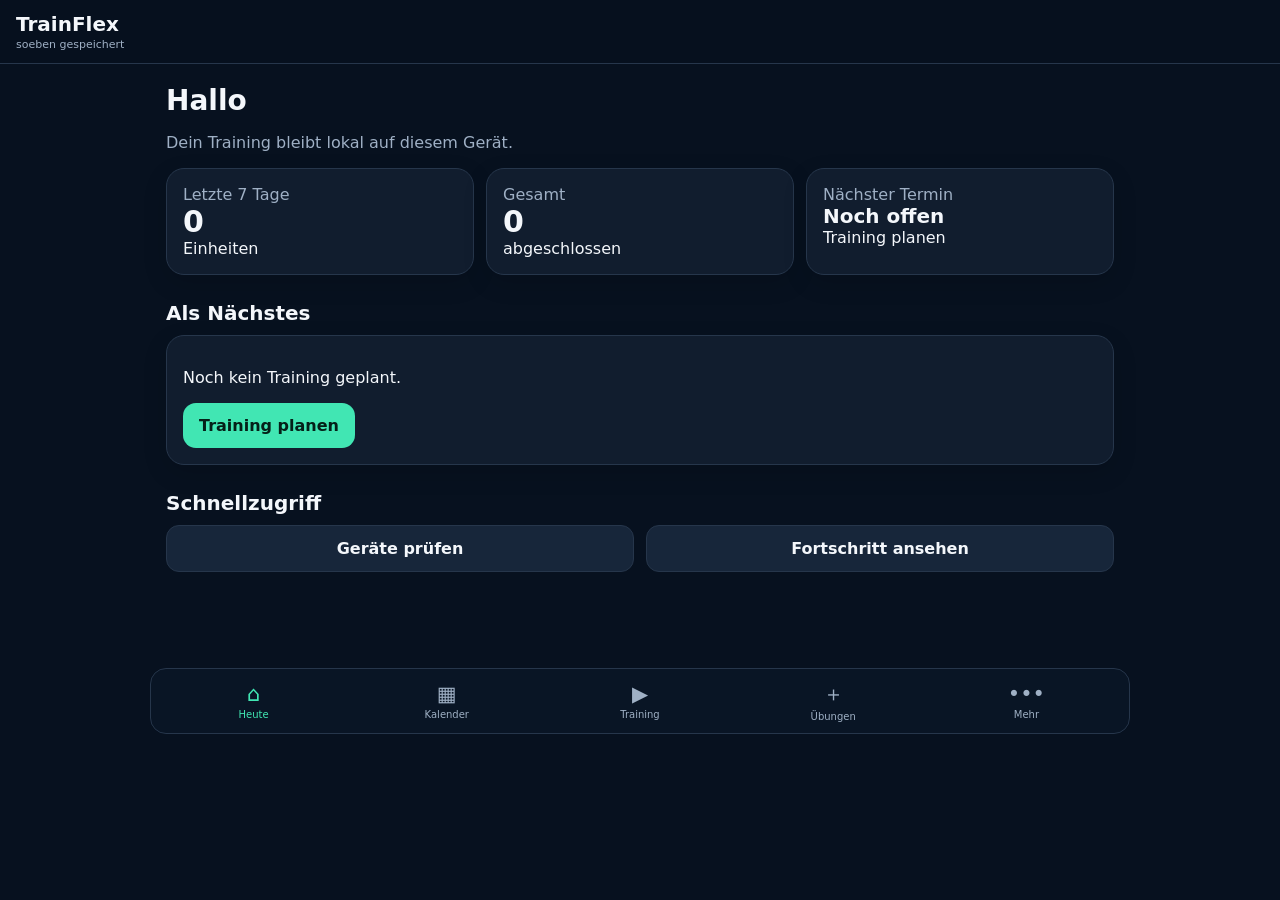
==== index.html @ 8acb43cd "Add files via upload" ====
<!doctype html>
<html lang="de">
<head>
  <meta charset="utf-8">
  <meta name="viewport" content="width=device-width,initial-scale=1,viewport-fit=cover">
  <meta name="theme-color" content="#07111f">
  <meta name="apple-mobile-web-app-capable" content="yes">
  <meta name="apple-mobile-web-app-status-bar-style" content="black-translucent">
  <meta name="apple-mobile-web-app-title" content="TrainFlex">
  <link rel="manifest" href="manifest.webmanifest">
  <link rel="apple-touch-icon" href="icons/icon-180.png">
  <link rel="icon" href="icons/icon-192.png">
  <link rel="stylesheet" href="styles.css">
  <title>TrainFlex</title>
</head>
<body>
<div id="app">
  <header><div><b>TrainFlex</b><small id="status">lokal gespeichert</small></div><button id="installBtn" class="ghost hidden">Installieren</button></header>
  <main id="view" tabindex="-1"></main>
  <nav id="nav">
    <button data-route="dashboard">⌂<span>Heute</span></button>
    <button data-route="calendar">▦<span>Kalender</span></button>
    <button data-route="workouts">▶<span>Training</span></button>
    <button data-route="library">＋<span>Übungen</span></button>
    <button data-route="more">•••<span>Mehr</span></button>
  </nav>
</div>
<div id="toast" role="status"></div>
<div id="modal" class="modal hidden" role="dialog" aria-modal="true"><div class="modal-card" id="modalBody"></div></div>
<script src="db.js"></script><script src="app.js"></script>
</body></html>
---- styles.css ----
:root{--bg:#07111f;--card:#111d2e;--card2:#17263a;--text:#f4f7fb;--muted:#9fb0c5;--accent:#41e6b3;--accent2:#3ea6ff;--danger:#ff6b7a;--line:#26364b;--safe:env(safe-area-inset-bottom)}*{box-sizing:border-box}html,body{margin:0;background:var(--bg);color:var(--text);font:16px system-ui,-apple-system,BlinkMacSystemFont,"Segoe UI",sans-serif}body{min-height:100vh}button,input,select,textarea{font:inherit}button{cursor:pointer}header{position:sticky;top:0;z-index:5;display:flex;justify-content:space-between;align-items:center;padding:calc(12px + env(safe-area-inset-top)) 16px 12px;background:rgba(7,17,31,.95);border-bottom:1px solid var(--line);backdrop-filter:blur(12px)}header b{font-size:20px}header small{display:block;color:var(--muted);font-size:11px;margin-top:2px}main{max-width:980px;margin:auto;padding:20px 16px calc(96px + var(--safe));outline:none}nav{position:fixed;z-index:10;bottom:0;left:0;right:0;display:grid;grid-template-columns:repeat(5,1fr);padding:7px 6px calc(7px + var(--safe));background:rgba(10,22,38,.97);border-top:1px solid var(--line);backdrop-filter:blur(14px)}nav button{border:0;background:none;color:var(--muted);min-height:52px;font-size:21px}nav button span{display:block;font-size:10px;margin-top:3px}nav button.active{color:var(--accent)}h1{font-size:28px;margin:0 0 4px}h2{font-size:20px;margin:26px 0 10px}h3{margin:0 0 8px}.muted{color:var(--muted)}.grid{display:grid;gap:12px}.grid.two{grid-template-columns:repeat(2,1fr)}.card{background:var(--card);border:1px solid var(--line);border-radius:18px;padding:16px;box-shadow:0 8px 25px #0002}.card.click{cursor:pointer}.row{display:flex;align-items:center;justify-content:space-between;gap:12px}.stack{display:flex;flex-direction:column;gap:10px}.pill{display:inline-block;padding:5px 9px;border-radius:999px;background:#1f344a;color:var(--accent);font-size:12px}.pill.warn{color:#ffd166}.big{font-size:30px;font-weight:750}.btn,button.primary{border:0;border-radius:13px;padding:13px 16px;background:var(--accent);color:#052018;font-weight:750}.btn.secondary,button.secondary{background:var(--card2);color:var(--text);border:1px solid var(--line)}button.ghost{background:transparent;border:1px solid var(--line);color:var(--text);border-radius:10px;padding:8px 11px}button.danger{background:#3b1822;color:#ffb5bd;border:1px solid #6e2735;border-radius:12px;padding:11px}.hidden{display:none!important}label{display:block;color:var(--muted);font-size:13px}.field{width:100%;margin-top:5px;background:#091524;color:var(--text);border:1px solid var(--line);border-radius:12px;padding:12px;min-height:46px}textarea.field{min-height:78px;resize:vertical}.form-grid{display:grid;grid-template-columns:repeat(2,1fr);gap:10px}.form-grid .wide{grid-column:1/-1}.exercise{border-left:4px solid var(--accent2)}.exercise.disabled{opacity:.55;border-left-color:var(--danger)}.setrow{display:grid;grid-template-columns:28px 1fr 1fr 1fr;gap:7px;align-items:center}.setrow input{min-width:0}.tabs{display:flex;gap:8px;overflow:auto;padding-bottom:4px}.tabs button{white-space:nowrap}.calendar{display:grid;grid-template-columns:repeat(7,1fr);gap:5px}.day{min-height:68px;border:1px solid var(--line);background:var(--card);border-radius:10px;color:var(--text);padding:6px;text-align:left}.day.off{opacity:.35}.day.today{border-color:var(--accent)}.dot{width:7px;height:7px;background:var(--accent2);border-radius:50%;display:inline-block;margin:2px}.progress{height:9px;background:#26364b;border-radius:9px;overflow:hidden}.progress i{height:100%;display:block;background:linear-gradient(90deg,var(--accent2),var(--accent))}.bar-chart{display:flex;align-items:flex-end;gap:8px;height:150px;padding-top:15px}.bar{flex:1;background:linear-gradient(var(--accent),var(--accent2));min-height:2px;border-radius:6px 6px 0 0;position:relative}.bar small{position:absolute;bottom:-22px;width:100%;text-align:center;color:var(--muted);font-size:9px}.modal{position:fixed;inset:0;z-index:30;background:#000b;display:flex;align-items:flex-end;justify-content:center}.modal-card{background:var(--card);width:min(620px,100%);max-height:92vh;overflow:auto;border-radius:22px 22px 0 0;padding:20px 16px calc(20px + var(--safe));border:1px solid var(--line)}#toast{position:fixed;z-index:50;left:50%;bottom:90px;transform:translateX(-50%);background:#eef;color:#07111f;padding:10px 14px;border-radius:10px;opacity:0;pointer-events:none;transition:.2s;max-width:90%;text-align:center}#toast.show{opacity:1}.toggle{display:flex;align-items:center;gap:10px}.toggle input{width:22px;height:22px}.timer{font-size:46px;font-variant-numeric:tabular-nums;text-align:center}.notice{border:1px solid #5b4b20;background:#302b17;color:#ffe6a3;padding:12px;border-radius:12px;font-size:13px}@media(min-width:760px){nav{position:sticky;top:74px;max-width:980px;margin:auto;border:1px solid var(--line);border-radius:16px;padding:6px}.form-grid{grid-template-columns:repeat(4,1fr)}.modal{align-items:center}.modal-card{border-radius:22px}.grid.cards3{grid-template-columns:repeat(3,1fr)}}@media(max-width:420px){.grid.two{grid-template-columns:1fr}.setrow{grid-template-columns:24px 1fr 1fr 1fr}h1{font-size:25px}}
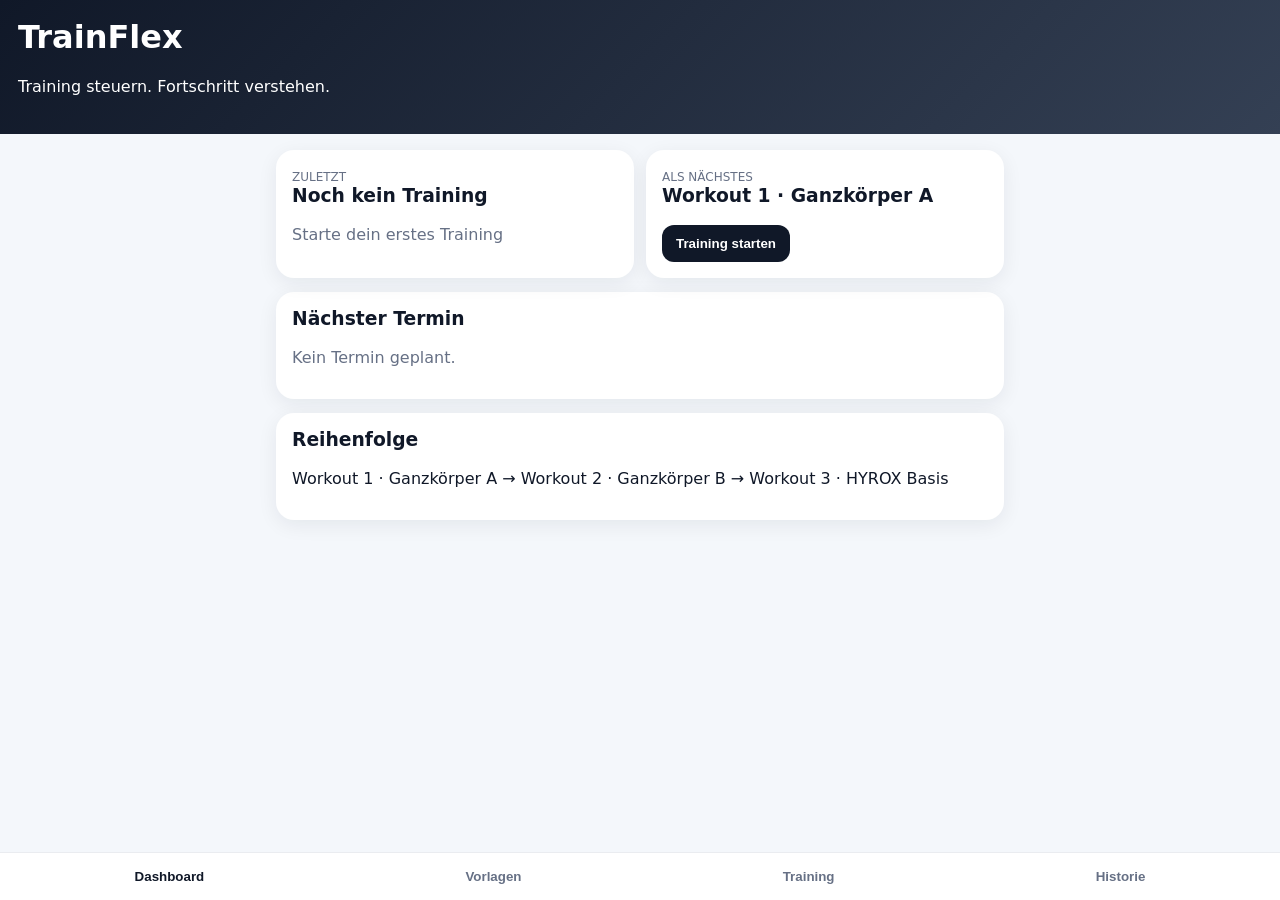
==== commit cccc713d: "Updates after fieldtest_1" ====
--- a/index.html
+++ b/index.html
@@ -1,31 +1,3 @@
 <!doctype html>
-<html lang="de">
-<head>
-  <meta charset="utf-8">
-  <meta name="viewport" content="width=device-width,initial-scale=1,viewport-fit=cover">
-  <meta name="theme-color" content="#07111f">
-  <meta name="apple-mobile-web-app-capable" content="yes">
-  <meta name="apple-mobile-web-app-status-bar-style" content="black-translucent">
-  <meta name="apple-mobile-web-app-title" content="TrainFlex">
-  <link rel="manifest" href="manifest.webmanifest">
-  <link rel="apple-touch-icon" href="icons/icon-180.png">
-  <link rel="icon" href="icons/icon-192.png">
-  <link rel="stylesheet" href="styles.css">
-  <title>TrainFlex</title>
-</head>
-<body>
-<div id="app">
-  <header><div><b>TrainFlex</b><small id="status">lokal gespeichert</small></div><button id="installBtn" class="ghost hidden">Installieren</button></header>
-  <main id="view" tabindex="-1"></main>
-  <nav id="nav">
-    <button data-route="dashboard">⌂<span>Heute</span></button>
-    <button data-route="calendar">▦<span>Kalender</span></button>
-    <button data-route="workouts">▶<span>Training</span></button>
-    <button data-route="library">＋<span>Übungen</span></button>
-    <button data-route="more">•••<span>Mehr</span></button>
-  </nav>
-</div>
-<div id="toast" role="status"></div>
-<div id="modal" class="modal hidden" role="dialog" aria-modal="true"><div class="modal-card" id="modalBody"></div></div>
-<script src="db.js"></script><script src="app.js"></script>
-</body></html>+<html lang="de"><head><meta charset="utf-8"><meta name="viewport" content="width=device-width,initial-scale=1,viewport-fit=cover"><meta name="theme-color" content="#101828"><link rel="manifest" href="manifest.json"><link rel="stylesheet" href="styles.css"><title>TrainFlex v5</title></head>
+<body><div id="app"></div><nav id="nav"></nav><script src="app.js"></script></body></html>
--- a/styles.css
+++ b/styles.css
@@ -1,2 +1 @@
-
-:root{--bg:#07111f;--card:#111d2e;--card2:#17263a;--text:#f4f7fb;--muted:#9fb0c5;--accent:#41e6b3;--accent2:#3ea6ff;--danger:#ff6b7a;--line:#26364b;--safe:env(safe-area-inset-bottom)}*{box-sizing:border-box}html,body{margin:0;background:var(--bg);color:var(--text);font:16px system-ui,-apple-system,BlinkMacSystemFont,"Segoe UI",sans-serif}body{min-height:100vh}button,input,select,textarea{font:inherit}button{cursor:pointer}header{position:sticky;top:0;z-index:5;display:flex;justify-content:space-between;align-items:center;padding:calc(12px + env(safe-area-inset-top)) 16px 12px;background:rgba(7,17,31,.95);border-bottom:1px solid var(--line);backdrop-filter:blur(12px)}header b{font-size:20px}header small{display:block;color:var(--muted);font-size:11px;margin-top:2px}main{max-width:980px;margin:auto;padding:20px 16px calc(96px + var(--safe));outline:none}nav{position:fixed;z-index:10;bottom:0;left:0;right:0;display:grid;grid-template-columns:repeat(5,1fr);padding:7px 6px calc(7px + var(--safe));background:rgba(10,22,38,.97);border-top:1px solid var(--line);backdrop-filter:blur(14px)}nav button{border:0;background:none;color:var(--muted);min-height:52px;font-size:21px}nav button span{display:block;font-size:10px;margin-top:3px}nav button.active{color:var(--accent)}h1{font-size:28px;margin:0 0 4px}h2{font-size:20px;margin:26px 0 10px}h3{margin:0 0 8px}.muted{color:var(--muted)}.grid{display:grid;gap:12px}.grid.two{grid-template-columns:repeat(2,1fr)}.card{background:var(--card);border:1px solid var(--line);border-radius:18px;padding:16px;box-shadow:0 8px 25px #0002}.card.click{cursor:pointer}.row{display:flex;align-items:center;justify-content:space-between;gap:12px}.stack{display:flex;flex-direction:column;gap:10px}.pill{display:inline-block;padding:5px 9px;border-radius:999px;background:#1f344a;color:var(--accent);font-size:12px}.pill.warn{color:#ffd166}.big{font-size:30px;font-weight:750}.btn,button.primary{border:0;border-radius:13px;padding:13px 16px;background:var(--accent);color:#052018;font-weight:750}.btn.secondary,button.secondary{background:var(--card2);color:var(--text);border:1px solid var(--line)}button.ghost{background:transparent;border:1px solid var(--line);color:var(--text);border-radius:10px;padding:8px 11px}button.danger{background:#3b1822;color:#ffb5bd;border:1px solid #6e2735;border-radius:12px;padding:11px}.hidden{display:none!important}label{display:block;color:var(--muted);font-size:13px}.field{width:100%;margin-top:5px;background:#091524;color:var(--text);border:1px solid var(--line);border-radius:12px;padding:12px;min-height:46px}textarea.field{min-height:78px;resize:vertical}.form-grid{display:grid;grid-template-columns:repeat(2,1fr);gap:10px}.form-grid .wide{grid-column:1/-1}.exercise{border-left:4px solid var(--accent2)}.exercise.disabled{opacity:.55;border-left-color:var(--danger)}.setrow{display:grid;grid-template-columns:28px 1fr 1fr 1fr;gap:7px;align-items:center}.setrow input{min-width:0}.tabs{display:flex;gap:8px;overflow:auto;padding-bottom:4px}.tabs button{white-space:nowrap}.calendar{display:grid;grid-template-columns:repeat(7,1fr);gap:5px}.day{min-height:68px;border:1px solid var(--line);background:var(--card);border-radius:10px;color:var(--text);padding:6px;text-align:left}.day.off{opacity:.35}.day.today{border-color:var(--accent)}.dot{width:7px;height:7px;background:var(--accent2);border-radius:50%;display:inline-block;margin:2px}.progress{height:9px;background:#26364b;border-radius:9px;overflow:hidden}.progress i{height:100%;display:block;background:linear-gradient(90deg,var(--accent2),var(--accent))}.bar-chart{display:flex;align-items:flex-end;gap:8px;height:150px;padding-top:15px}.bar{flex:1;background:linear-gradient(var(--accent),var(--accent2));min-height:2px;border-radius:6px 6px 0 0;position:relative}.bar small{position:absolute;bottom:-22px;width:100%;text-align:center;color:var(--muted);font-size:9px}.modal{position:fixed;inset:0;z-index:30;background:#000b;display:flex;align-items:flex-end;justify-content:center}.modal-card{background:var(--card);width:min(620px,100%);max-height:92vh;overflow:auto;border-radius:22px 22px 0 0;padding:20px 16px calc(20px + var(--safe));border:1px solid var(--line)}#toast{position:fixed;z-index:50;left:50%;bottom:90px;transform:translateX(-50%);background:#eef;color:#07111f;padding:10px 14px;border-radius:10px;opacity:0;pointer-events:none;transition:.2s;max-width:90%;text-align:center}#toast.show{opacity:1}.toggle{display:flex;align-items:center;gap:10px}.toggle input{width:22px;height:22px}.timer{font-size:46px;font-variant-numeric:tabular-nums;text-align:center}.notice{border:1px solid #5b4b20;background:#302b17;color:#ffe6a3;padding:12px;border-radius:12px;font-size:13px}@media(min-width:760px){nav{position:sticky;top:74px;max-width:980px;margin:auto;border:1px solid var(--line);border-radius:16px;padding:6px}.form-grid{grid-template-columns:repeat(4,1fr)}.modal{align-items:center}.modal-card{border-radius:22px}.grid.cards3{grid-template-columns:repeat(3,1fr)}}@media(max-width:420px){.grid.two{grid-template-columns:1fr}.setrow{grid-template-columns:24px 1fr 1fr 1fr}h1{font-size:25px}}
+*{box-sizing:border-box}body{margin:0;background:#f4f7fb;color:#101828;font-family:system-ui,-apple-system,sans-serif;padding-bottom:88px}header{background:linear-gradient(135deg,#101828,#344054);color:white;padding:calc(18px + env(safe-area-inset-top)) 18px 22px}h1,h2,h3,p{margin-top:0}.wrap{max-width:760px;margin:auto;padding:16px}.card{background:white;border-radius:18px;padding:16px;margin-bottom:14px;box-shadow:0 5px 20px #10182812}.grid{display:grid;grid-template-columns:1fr 1fr;gap:12px}.muted{color:#667085}.pill{display:inline-block;padding:5px 9px;border-radius:999px;background:#eef2ff;color:#3538cd;font-size:12px;font-weight:700}.btn{border:0;border-radius:12px;padding:11px 14px;font-weight:750;background:#101828;color:white}.btn.alt{background:#eef2f6;color:#101828}.btn.danger{background:#fee4e2;color:#b42318}.btn.icon{padding:8px 10px}.row{display:flex;align-items:center;gap:8px}.spread{justify-content:space-between}.exercise{border:1px solid #eaecf0;border-radius:15px;padding:12px;margin:10px 0}.sets{display:grid;grid-template-columns:28px 1fr 1fr 1fr;gap:7px;align-items:center}.sets input,.sets select,input,select{width:100%;border:1px solid #d0d5dd;border-radius:10px;padding:10px;background:white;font-size:16px}.label{font-size:12px;color:#667085}.info{background:#f9fafb;border-radius:10px;padding:10px;margin-top:8px}.hidden{display:none!important}#nav{position:fixed;bottom:0;left:0;right:0;background:#fff;border-top:1px solid #eaecf0;display:flex;justify-content:space-around;padding:8px 4px calc(8px + env(safe-area-inset-bottom));z-index:10}#nav button{border:0;background:none;color:#667085;font-weight:700;padding:8px}#nav button.active{color:#101828}.drag{cursor:grab;color:#98a2b3}.recommend{background:#ecfdf3;color:#027a48;border-radius:9px;padding:8px;font-size:13px;margin-top:8px}.empty{text-align:center;padding:28px;color:#667085}@media(max-width:420px){.grid{grid-template-columns:1fr}.sets{grid-template-columns:25px 1fr 1fr 1fr}.wrap{padding:12px}}
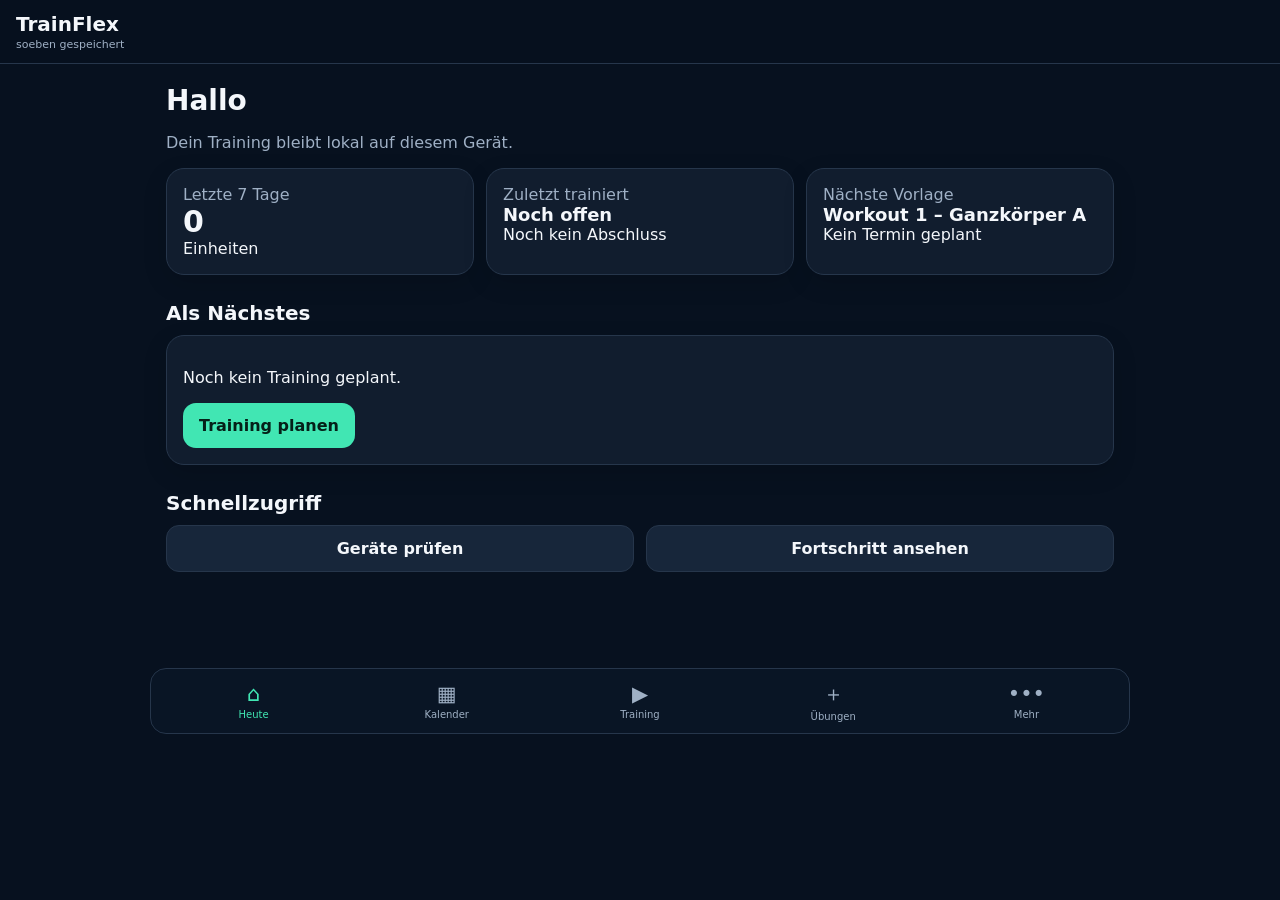
==== commit 511fefce: "restore V4 and add V5 training features" ====
--- a/index.html
+++ b/index.html
@@ -1,3 +1,31 @@
 <!doctype html>
-<html lang="de"><head><meta charset="utf-8"><meta name="viewport" content="width=device-width,initial-scale=1,viewport-fit=cover"><meta name="theme-color" content="#101828"><link rel="manifest" href="manifest.json"><link rel="stylesheet" href="styles.css"><title>TrainFlex v5</title></head>
-<body><div id="app"></div><nav id="nav"></nav><script src="app.js"></script></body></html>+<html lang="de">
+<head>
+  <meta charset="utf-8">
+  <meta name="viewport" content="width=device-width,initial-scale=1,viewport-fit=cover">
+  <meta name="theme-color" content="#07111f">
+  <meta name="apple-mobile-web-app-capable" content="yes">
+  <meta name="apple-mobile-web-app-status-bar-style" content="black-translucent">
+  <meta name="apple-mobile-web-app-title" content="TrainFlex">
+  <link rel="manifest" href="manifest.webmanifest">
+  <link rel="apple-touch-icon" href="icons/icon-180.png">
+  <link rel="icon" href="icons/icon-192.png">
+  <link rel="stylesheet" href="styles.css">
+  <title>TrainFlex</title>
+</head>
+<body>
+<div id="app">
+  <header><div><b>TrainFlex</b><small id="status">lokal gespeichert</small></div><button id="installBtn" class="ghost hidden">Installieren</button></header>
+  <main id="view" tabindex="-1"></main>
+  <nav id="nav">
+    <button data-route="dashboard">⌂<span>Heute</span></button>
+    <button data-route="calendar">▦<span>Kalender</span></button>
+    <button data-route="workouts">▶<span>Training</span></button>
+    <button data-route="library">＋<span>Übungen</span></button>
+    <button data-route="more">•••<span>Mehr</span></button>
+  </nav>
+</div>
+<div id="toast" role="status"></div>
+<div id="modal" class="modal hidden" role="dialog" aria-modal="true"><div class="modal-card" id="modalBody"></div></div>
+<script src="db.js"></script><script src="app.js"></script>
+</body></html>
--- a/styles.css
+++ b/styles.css
@@ -1 +1,4 @@
-*{box-sizing:border-box}body{margin:0;background:#f4f7fb;color:#101828;font-family:system-ui,-apple-system,sans-serif;padding-bottom:88px}header{background:linear-gradient(135deg,#101828,#344054);color:white;padding:calc(18px + env(safe-area-inset-top)) 18px 22px}h1,h2,h3,p{margin-top:0}.wrap{max-width:760px;margin:auto;padding:16px}.card{background:white;border-radius:18px;padding:16px;margin-bottom:14px;box-shadow:0 5px 20px #10182812}.grid{display:grid;grid-template-columns:1fr 1fr;gap:12px}.muted{color:#667085}.pill{display:inline-block;padding:5px 9px;border-radius:999px;background:#eef2ff;color:#3538cd;font-size:12px;font-weight:700}.btn{border:0;border-radius:12px;padding:11px 14px;font-weight:750;background:#101828;color:white}.btn.alt{background:#eef2f6;color:#101828}.btn.danger{background:#fee4e2;color:#b42318}.btn.icon{padding:8px 10px}.row{display:flex;align-items:center;gap:8px}.spread{justify-content:space-between}.exercise{border:1px solid #eaecf0;border-radius:15px;padding:12px;margin:10px 0}.sets{display:grid;grid-template-columns:28px 1fr 1fr 1fr;gap:7px;align-items:center}.sets input,.sets select,input,select{width:100%;border:1px solid #d0d5dd;border-radius:10px;padding:10px;background:white;font-size:16px}.label{font-size:12px;color:#667085}.info{background:#f9fafb;border-radius:10px;padding:10px;margin-top:8px}.hidden{display:none!important}#nav{position:fixed;bottom:0;left:0;right:0;background:#fff;border-top:1px solid #eaecf0;display:flex;justify-content:space-around;padding:8px 4px calc(8px + env(safe-area-inset-bottom));z-index:10}#nav button{border:0;background:none;color:#667085;font-weight:700;padding:8px}#nav button.active{color:#101828}.drag{cursor:grab;color:#98a2b3}.recommend{background:#ecfdf3;color:#027a48;border-radius:9px;padding:8px;font-size:13px;margin-top:8px}.empty{text-align:center;padding:28px;color:#667085}@media(max-width:420px){.grid{grid-template-columns:1fr}.sets{grid-template-columns:25px 1fr 1fr 1fr}.wrap{padding:12px}}+
+:root{--bg:#07111f;--card:#111d2e;--card2:#17263a;--text:#f4f7fb;--muted:#9fb0c5;--accent:#41e6b3;--accent2:#3ea6ff;--danger:#ff6b7a;--line:#26364b;--safe:env(safe-area-inset-bottom)}*{box-sizing:border-box}html,body{margin:0;background:var(--bg);color:var(--text);font:16px system-ui,-apple-system,BlinkMacSystemFont,"Segoe UI",sans-serif}body{min-height:100vh}button,input,select,textarea{font:inherit}button{cursor:pointer}header{position:sticky;top:0;z-index:5;display:flex;justify-content:space-between;align-items:center;padding:calc(12px + env(safe-area-inset-top)) 16px 12px;background:rgba(7,17,31,.95);border-bottom:1px solid var(--line);backdrop-filter:blur(12px)}header b{font-size:20px}header small{display:block;color:var(--muted);font-size:11px;margin-top:2px}main{max-width:980px;margin:auto;padding:20px 16px calc(96px + var(--safe));outline:none}nav{position:fixed;z-index:10;bottom:0;left:0;right:0;display:grid;grid-template-columns:repeat(5,1fr);padding:7px 6px calc(7px + var(--safe));background:rgba(10,22,38,.97);border-top:1px solid var(--line);backdrop-filter:blur(14px)}nav button{border:0;background:none;color:var(--muted);min-height:52px;font-size:21px}nav button span{display:block;font-size:10px;margin-top:3px}nav button.active{color:var(--accent)}h1{font-size:28px;margin:0 0 4px}h2{font-size:20px;margin:26px 0 10px}h3{margin:0 0 8px}.muted{color:var(--muted)}.grid{display:grid;gap:12px}.grid.two{grid-template-columns:repeat(2,1fr)}.card{background:var(--card);border:1px solid var(--line);border-radius:18px;padding:16px;box-shadow:0 8px 25px #0002}.card.click{cursor:pointer}.row{display:flex;align-items:center;justify-content:space-between;gap:12px}.stack{display:flex;flex-direction:column;gap:10px}.pill{display:inline-block;padding:5px 9px;border-radius:999px;background:#1f344a;color:var(--accent);font-size:12px}.pill.warn{color:#ffd166}.big{font-size:30px;font-weight:750}.btn,button.primary{border:0;border-radius:13px;padding:13px 16px;background:var(--accent);color:#052018;font-weight:750}.btn.secondary,button.secondary{background:var(--card2);color:var(--text);border:1px solid var(--line)}button.ghost{background:transparent;border:1px solid var(--line);color:var(--text);border-radius:10px;padding:8px 11px}button.danger{background:#3b1822;color:#ffb5bd;border:1px solid #6e2735;border-radius:12px;padding:11px}.hidden{display:none!important}label{display:block;color:var(--muted);font-size:13px}.field{width:100%;margin-top:5px;background:#091524;color:var(--text);border:1px solid var(--line);border-radius:12px;padding:12px;min-height:46px}textarea.field{min-height:78px;resize:vertical}.form-grid{display:grid;grid-template-columns:repeat(2,1fr);gap:10px}.form-grid .wide{grid-column:1/-1}.exercise{border-left:4px solid var(--accent2)}.exercise.disabled{opacity:.55;border-left-color:var(--danger)}.setrow{display:grid;grid-template-columns:28px 1fr 1fr 1fr;gap:7px;align-items:center}.setrow input{min-width:0}.tabs{display:flex;gap:8px;overflow:auto;padding-bottom:4px}.tabs button{white-space:nowrap}.calendar{display:grid;grid-template-columns:repeat(7,1fr);gap:5px}.day{min-height:68px;border:1px solid var(--line);background:var(--card);border-radius:10px;color:var(--text);padding:6px;text-align:left}.day.off{opacity:.35}.day.today{border-color:var(--accent)}.dot{width:7px;height:7px;background:var(--accent2);border-radius:50%;display:inline-block;margin:2px}.progress{height:9px;background:#26364b;border-radius:9px;overflow:hidden}.progress i{height:100%;display:block;background:linear-gradient(90deg,var(--accent2),var(--accent))}.bar-chart{display:flex;align-items:flex-end;gap:8px;height:150px;padding-top:15px}.bar{flex:1;background:linear-gradient(var(--accent),var(--accent2));min-height:2px;border-radius:6px 6px 0 0;position:relative}.bar small{position:absolute;bottom:-22px;width:100%;text-align:center;color:var(--muted);font-size:9px}.modal{position:fixed;inset:0;z-index:30;background:#000b;display:flex;align-items:flex-end;justify-content:center}.modal-card{background:var(--card);width:min(620px,100%);max-height:92vh;overflow:auto;border-radius:22px 22px 0 0;padding:20px 16px calc(20px + var(--safe));border:1px solid var(--line)}#toast{position:fixed;z-index:50;left:50%;bottom:90px;transform:translateX(-50%);background:#eef;color:#07111f;padding:10px 14px;border-radius:10px;opacity:0;pointer-events:none;transition:.2s;max-width:90%;text-align:center}#toast.show{opacity:1}.toggle{display:flex;align-items:center;gap:10px}.toggle input{width:22px;height:22px}.notice{border:1px solid #5b4b20;background:#302b17;color:#ffe6a3;padding:12px;border-radius:12px;font-size:13px}@media(min-width:760px){nav{position:sticky;top:74px;max-width:980px;margin:auto;border:1px solid var(--line);border-radius:16px;padding:6px}.form-grid{grid-template-columns:repeat(4,1fr)}.modal{align-items:center}.modal-card{border-radius:22px}.grid.cards3{grid-template-columns:repeat(3,1fr)}}@media(max-width:420px){.grid.two{grid-template-columns:1fr}.setrow{grid-template-columns:24px 1fr 1fr 1fr}h1{font-size:25px}}
+
+.recommend{margin:10px 0;padding:10px;border-radius:12px;background:#0e2b27;color:#b8ffe8;border:1px solid #1c604f;font-size:13px}.exercise-actions{margin:10px 0;align-items:flex-start;flex-wrap:wrap}.exercise-actions span{display:flex;gap:6px;flex-wrap:wrap}
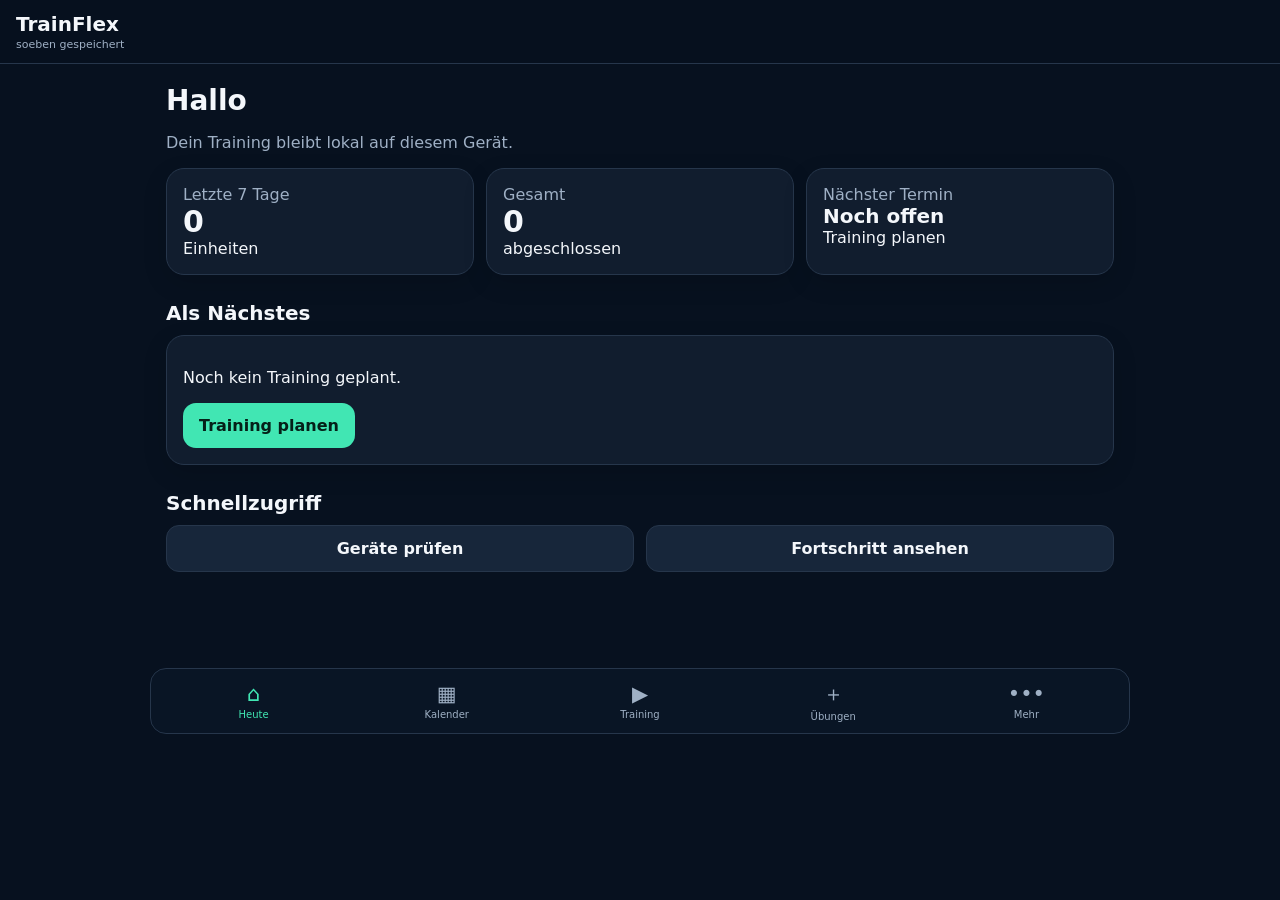
==== commit 16344e2c: "uploading v5.2" ====
--- a/index.html
+++ b/index.html
@@ -10,7 +10,7 @@
   <link rel="manifest" href="manifest.webmanifest">
   <link rel="apple-touch-icon" href="icons/icon-180.png">
   <link rel="icon" href="icons/icon-192.png">
-  <link rel="stylesheet" href="styles.css">
+  <link rel="stylesheet" href="styles.css?v=5.2">
   <title>TrainFlex</title>
 </head>
 <body>
@@ -27,5 +27,5 @@
 </div>
 <div id="toast" role="status"></div>
 <div id="modal" class="modal hidden" role="dialog" aria-modal="true"><div class="modal-card" id="modalBody"></div></div>
-<script src="db.js"></script><script src="app.js"></script>
+<script src="db.js?v=5.2"></script><script src="app.js?v=5.2"></script>
 </body></html>
--- a/styles.css
+++ b/styles.css
@@ -1,4 +1,4 @@
 
 :root{--bg:#07111f;--card:#111d2e;--card2:#17263a;--text:#f4f7fb;--muted:#9fb0c5;--accent:#41e6b3;--accent2:#3ea6ff;--danger:#ff6b7a;--line:#26364b;--safe:env(safe-area-inset-bottom)}*{box-sizing:border-box}html,body{margin:0;background:var(--bg);color:var(--text);font:16px system-ui,-apple-system,BlinkMacSystemFont,"Segoe UI",sans-serif}body{min-height:100vh}button,input,select,textarea{font:inherit}button{cursor:pointer}header{position:sticky;top:0;z-index:5;display:flex;justify-content:space-between;align-items:center;padding:calc(12px + env(safe-area-inset-top)) 16px 12px;background:rgba(7,17,31,.95);border-bottom:1px solid var(--line);backdrop-filter:blur(12px)}header b{font-size:20px}header small{display:block;color:var(--muted);font-size:11px;margin-top:2px}main{max-width:980px;margin:auto;padding:20px 16px calc(96px + var(--safe));outline:none}nav{position:fixed;z-index:10;bottom:0;left:0;right:0;display:grid;grid-template-columns:repeat(5,1fr);padding:7px 6px calc(7px + var(--safe));background:rgba(10,22,38,.97);border-top:1px solid var(--line);backdrop-filter:blur(14px)}nav button{border:0;background:none;color:var(--muted);min-height:52px;font-size:21px}nav button span{display:block;font-size:10px;margin-top:3px}nav button.active{color:var(--accent)}h1{font-size:28px;margin:0 0 4px}h2{font-size:20px;margin:26px 0 10px}h3{margin:0 0 8px}.muted{color:var(--muted)}.grid{display:grid;gap:12px}.grid.two{grid-template-columns:repeat(2,1fr)}.card{background:var(--card);border:1px solid var(--line);border-radius:18px;padding:16px;box-shadow:0 8px 25px #0002}.card.click{cursor:pointer}.row{display:flex;align-items:center;justify-content:space-between;gap:12px}.stack{display:flex;flex-direction:column;gap:10px}.pill{display:inline-block;padding:5px 9px;border-radius:999px;background:#1f344a;color:var(--accent);font-size:12px}.pill.warn{color:#ffd166}.big{font-size:30px;font-weight:750}.btn,button.primary{border:0;border-radius:13px;padding:13px 16px;background:var(--accent);color:#052018;font-weight:750}.btn.secondary,button.secondary{background:var(--card2);color:var(--text);border:1px solid var(--line)}button.ghost{background:transparent;border:1px solid var(--line);color:var(--text);border-radius:10px;padding:8px 11px}button.danger{background:#3b1822;color:#ffb5bd;border:1px solid #6e2735;border-radius:12px;padding:11px}.hidden{display:none!important}label{display:block;color:var(--muted);font-size:13px}.field{width:100%;margin-top:5px;background:#091524;color:var(--text);border:1px solid var(--line);border-radius:12px;padding:12px;min-height:46px}textarea.field{min-height:78px;resize:vertical}.form-grid{display:grid;grid-template-columns:repeat(2,1fr);gap:10px}.form-grid .wide{grid-column:1/-1}.exercise{border-left:4px solid var(--accent2)}.exercise.disabled{opacity:.55;border-left-color:var(--danger)}.setrow{display:grid;grid-template-columns:28px 1fr 1fr 1fr;gap:7px;align-items:center}.setrow input{min-width:0}.tabs{display:flex;gap:8px;overflow:auto;padding-bottom:4px}.tabs button{white-space:nowrap}.calendar{display:grid;grid-template-columns:repeat(7,1fr);gap:5px}.day{min-height:68px;border:1px solid var(--line);background:var(--card);border-radius:10px;color:var(--text);padding:6px;text-align:left}.day.off{opacity:.35}.day.today{border-color:var(--accent)}.dot{width:7px;height:7px;background:var(--accent2);border-radius:50%;display:inline-block;margin:2px}.progress{height:9px;background:#26364b;border-radius:9px;overflow:hidden}.progress i{height:100%;display:block;background:linear-gradient(90deg,var(--accent2),var(--accent))}.bar-chart{display:flex;align-items:flex-end;gap:8px;height:150px;padding-top:15px}.bar{flex:1;background:linear-gradient(var(--accent),var(--accent2));min-height:2px;border-radius:6px 6px 0 0;position:relative}.bar small{position:absolute;bottom:-22px;width:100%;text-align:center;color:var(--muted);font-size:9px}.modal{position:fixed;inset:0;z-index:30;background:#000b;display:flex;align-items:flex-end;justify-content:center}.modal-card{background:var(--card);width:min(620px,100%);max-height:92vh;overflow:auto;border-radius:22px 22px 0 0;padding:20px 16px calc(20px + var(--safe));border:1px solid var(--line)}#toast{position:fixed;z-index:50;left:50%;bottom:90px;transform:translateX(-50%);background:#eef;color:#07111f;padding:10px 14px;border-radius:10px;opacity:0;pointer-events:none;transition:.2s;max-width:90%;text-align:center}#toast.show{opacity:1}.toggle{display:flex;align-items:center;gap:10px}.toggle input{width:22px;height:22px}.notice{border:1px solid #5b4b20;background:#302b17;color:#ffe6a3;padding:12px;border-radius:12px;font-size:13px}@media(min-width:760px){nav{position:sticky;top:74px;max-width:980px;margin:auto;border:1px solid var(--line);border-radius:16px;padding:6px}.form-grid{grid-template-columns:repeat(4,1fr)}.modal{align-items:center}.modal-card{border-radius:22px}.grid.cards3{grid-template-columns:repeat(3,1fr)}}@media(max-width:420px){.grid.two{grid-template-columns:1fr}.setrow{grid-template-columns:24px 1fr 1fr 1fr}h1{font-size:25px}}
 
-.recommend{margin:10px 0;padding:10px;border-radius:12px;background:#0e2b27;color:#b8ffe8;border:1px solid #1c604f;font-size:13px}.exercise-actions{margin:10px 0;align-items:flex-start;flex-wrap:wrap}.exercise-actions span{display:flex;gap:6px;flex-wrap:wrap}
+.recommend{margin:10px 0;padding:10px;border-radius:12px;background:#0e2b27;color:#b8ffe8;border:1px solid #1c604f;font-size:13px}.exercise-actions{margin:10px 0;flex-wrap:wrap}.exercise-actions span{display:flex;gap:6px;flex-wrap:wrap}
